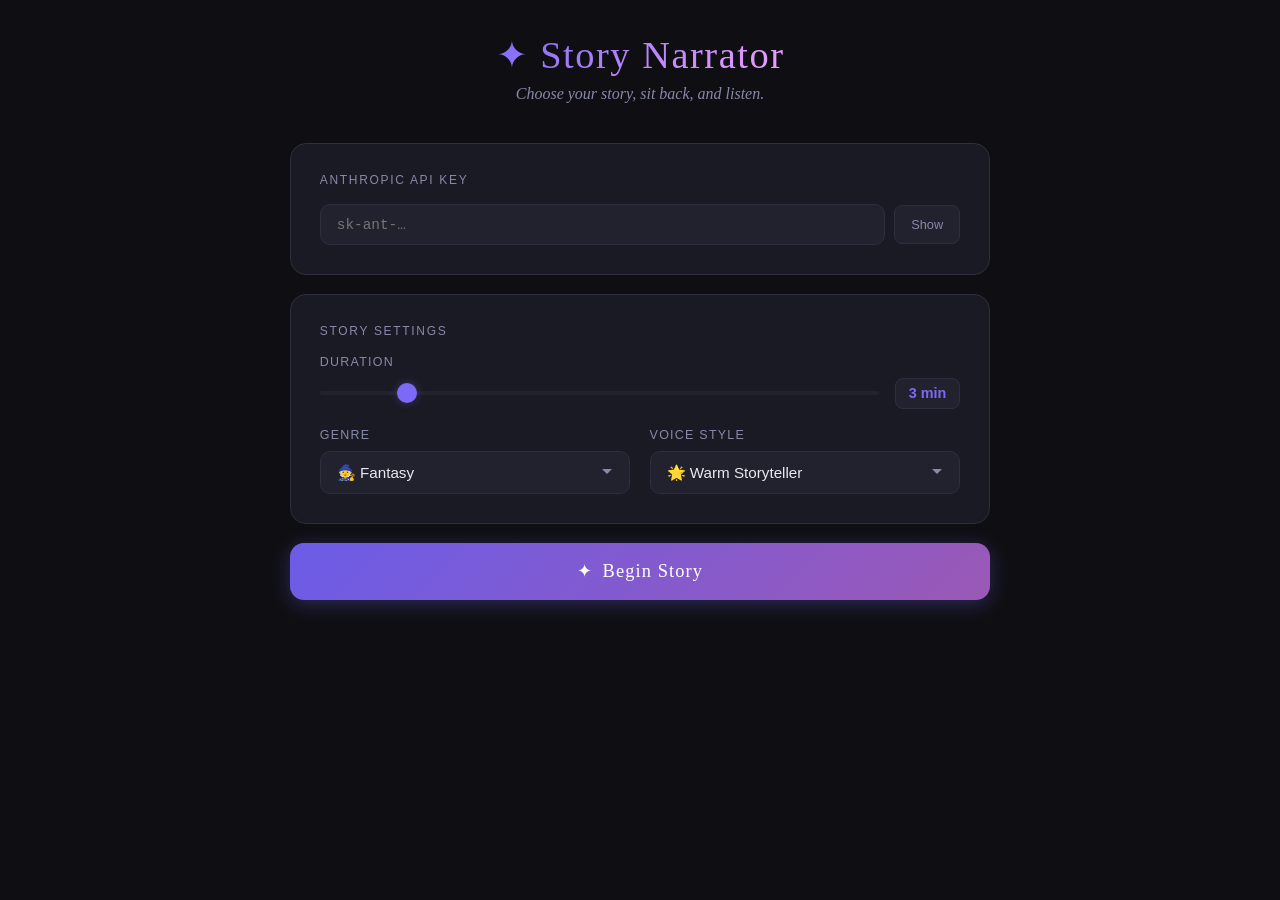
==== index.html @ e7fe5141 "Add story narrator app Single-file HTML app that generates short stories with Claude (claude-opus-4-" ====
<!DOCTYPE html>
<html lang="en">
<head>
  <meta charset="UTF-8" />
  <meta name="viewport" content="width=device-width, initial-scale=1.0" />
  <title>Story Narrator</title>
  <style>
    *, *::before, *::after { box-sizing: border-box; margin: 0; padding: 0; }

    :root {
      --bg: #0f0f13;
      --surface: #1a1a24;
      --surface2: #22222f;
      --border: #2e2e3e;
      --accent: #7c6af7;
      --accent-glow: #7c6af755;
      --accent2: #f0a0ff;
      --text: #e8e8f0;
      --text-dim: #8888a8;
      --success: #5af09a;
      --danger: #ff6b6b;
    }

    body {
      font-family: 'Georgia', serif;
      background: var(--bg);
      color: var(--text);
      min-height: 100vh;
      display: flex;
      flex-direction: column;
      align-items: center;
      padding: 2rem 1rem 4rem;
    }

    header {
      text-align: center;
      margin-bottom: 2.5rem;
    }

    header h1 {
      font-size: 2.4rem;
      font-weight: 400;
      letter-spacing: 0.04em;
      background: linear-gradient(135deg, var(--accent), var(--accent2));
      -webkit-background-clip: text;
      -webkit-text-fill-color: transparent;
      background-clip: text;
    }

    header p {
      color: var(--text-dim);
      margin-top: 0.5rem;
      font-style: italic;
      font-size: 1rem;
    }

    .card {
      background: var(--surface);
      border: 1px solid var(--border);
      border-radius: 16px;
      padding: 1.8rem;
      width: 100%;
      max-width: 700px;
      margin-bottom: 1.2rem;
    }

    .card-title {
      font-size: 0.75rem;
      letter-spacing: 0.14em;
      text-transform: uppercase;
      color: var(--text-dim);
      margin-bottom: 1.1rem;
      font-family: 'Arial', sans-serif;
    }

    /* API Key */
    .api-key-row {
      display: flex;
      gap: 0.6rem;
      align-items: center;
    }

    .api-key-row input {
      flex: 1;
      background: var(--surface2);
      border: 1px solid var(--border);
      border-radius: 10px;
      padding: 0.7rem 1rem;
      color: var(--text);
      font-size: 0.9rem;
      font-family: 'Courier New', monospace;
      outline: none;
      transition: border-color 0.2s;
    }

    .api-key-row input:focus { border-color: var(--accent); }

    .btn-small {
      background: var(--surface2);
      border: 1px solid var(--border);
      border-radius: 8px;
      color: var(--text-dim);
      padding: 0.7rem 1rem;
      cursor: pointer;
      font-size: 0.8rem;
      transition: all 0.2s;
      white-space: nowrap;
    }

    .btn-small:hover { border-color: var(--accent); color: var(--text); }

    /* Controls grid */
    .controls-grid {
      display: grid;
      grid-template-columns: 1fr 1fr;
      gap: 1.2rem;
    }

    @media (max-width: 500px) { .controls-grid { grid-template-columns: 1fr; } }

    .control-group label {
      display: block;
      font-size: 0.78rem;
      letter-spacing: 0.1em;
      text-transform: uppercase;
      color: var(--text-dim);
      margin-bottom: 0.55rem;
      font-family: 'Arial', sans-serif;
    }

    .control-group select {
      width: 100%;
      background: var(--surface2);
      border: 1px solid var(--border);
      border-radius: 10px;
      padding: 0.75rem 1rem;
      color: var(--text);
      font-size: 0.95rem;
      appearance: none;
      background-image: url("data:image/svg+xml,%3Csvg xmlns='http://www.w3.org/2000/svg' width='12' height='8' viewBox='0 0 12 8'%3E%3Cpath fill='%238888a8' d='M1 1l5 5 5-5'/%3E%3C/svg%3E");
      background-repeat: no-repeat;
      background-position: right 1rem center;
      cursor: pointer;
      outline: none;
      transition: border-color 0.2s;
    }

    .control-group select:focus { border-color: var(--accent); }

    /* Duration slider */
    .duration-control { grid-column: 1 / -1; }

    .duration-row {
      display: flex;
      align-items: center;
      gap: 1rem;
    }

    .duration-row input[type=range] {
      flex: 1;
      -webkit-appearance: none;
      height: 4px;
      border-radius: 2px;
      background: var(--surface2);
      outline: none;
      cursor: pointer;
    }

    .duration-row input[type=range]::-webkit-slider-thumb {
      -webkit-appearance: none;
      width: 20px;
      height: 20px;
      border-radius: 50%;
      background: var(--accent);
      cursor: pointer;
      box-shadow: 0 0 10px var(--accent-glow);
    }

    .duration-row input[type=range]::-moz-range-thumb {
      width: 20px;
      height: 20px;
      border-radius: 50%;
      background: var(--accent);
      cursor: pointer;
      border: none;
    }

    .duration-badge {
      background: var(--surface2);
      border: 1px solid var(--border);
      border-radius: 8px;
      padding: 0.4rem 0.8rem;
      font-size: 0.9rem;
      min-width: 60px;
      text-align: center;
      color: var(--accent);
      font-weight: 600;
      font-family: 'Arial', sans-serif;
    }

    /* Start button */
    .start-btn {
      display: flex;
      align-items: center;
      justify-content: center;
      gap: 0.6rem;
      width: 100%;
      max-width: 700px;
      padding: 1.1rem;
      font-size: 1.15rem;
      font-family: 'Georgia', serif;
      letter-spacing: 0.06em;
      border: none;
      border-radius: 14px;
      cursor: pointer;
      background: linear-gradient(135deg, #6b5ce7, #9b59b6);
      color: #fff;
      box-shadow: 0 4px 20px #6b5ce755;
      transition: all 0.25s;
      margin-bottom: 1.2rem;
    }

    .start-btn:hover:not(:disabled) { transform: translateY(-2px); box-shadow: 0 8px 28px #6b5ce788; }
    .start-btn:active:not(:disabled) { transform: translateY(0); }
    .start-btn:disabled { opacity: 0.5; cursor: not-allowed; transform: none; }

    /* Progress & Player */
    .player-card { display: none; }
    .player-card.visible { display: block; }

    .status-line {
      display: flex;
      align-items: center;
      gap: 0.6rem;
      font-family: 'Arial', sans-serif;
      font-size: 0.85rem;
      color: var(--text-dim);
      margin-bottom: 1rem;
    }

    .status-dot {
      width: 8px;
      height: 8px;
      border-radius: 50%;
      background: var(--text-dim);
      flex-shrink: 0;
    }

    .status-dot.generating { background: var(--accent); animation: pulse 1s ease-in-out infinite; }
    .status-dot.narrating { background: var(--success); animation: pulse 1.4s ease-in-out infinite; }
    .status-dot.paused { background: #f5a623; }
    .status-dot.done { background: var(--success); animation: none; }
    .status-dot.error { background: var(--danger); animation: none; }

    @keyframes pulse {
      0%, 100% { opacity: 1; }
      50% { opacity: 0.35; }
    }

    /* Story text */
    .story-box {
      background: var(--surface2);
      border: 1px solid var(--border);
      border-radius: 12px;
      padding: 1.4rem 1.6rem;
      max-height: 320px;
      overflow-y: auto;
      font-size: 1.02rem;
      line-height: 1.78;
      color: var(--text);
      margin-bottom: 1.2rem;
      white-space: pre-wrap;
      scroll-behavior: smooth;
    }

    .story-box::-webkit-scrollbar { width: 6px; }
    .story-box::-webkit-scrollbar-track { background: transparent; }
    .story-box::-webkit-scrollbar-thumb { background: var(--border); border-radius: 3px; }

    .story-box .highlight {
      background: linear-gradient(90deg, #7c6af722 0%, #f0a0ff18 100%);
      border-radius: 3px;
      padding: 1px 0;
    }

    /* Progress bar */
    .progress-bar-wrap {
      background: var(--surface2);
      border-radius: 4px;
      height: 4px;
      margin-bottom: 1.2rem;
      overflow: hidden;
    }

    .progress-bar-fill {
      height: 100%;
      background: linear-gradient(90deg, var(--accent), var(--accent2));
      border-radius: 4px;
      width: 0%;
      transition: width 0.5s linear;
    }

    /* Playback controls */
    .playback-controls {
      display: flex;
      gap: 0.8rem;
      align-items: center;
    }

    .ctrl-btn {
      background: var(--surface2);
      border: 1px solid var(--border);
      border-radius: 10px;
      color: var(--text);
      padding: 0.65rem 1.2rem;
      cursor: pointer;
      font-size: 0.88rem;
      font-family: 'Arial', sans-serif;
      transition: all 0.2s;
      display: flex;
      align-items: center;
      gap: 0.4rem;
    }

    .ctrl-btn:hover:not(:disabled) { border-color: var(--accent); color: var(--accent); }
    .ctrl-btn:disabled { opacity: 0.4; cursor: not-allowed; }

    .ctrl-btn.danger:hover:not(:disabled) { border-color: var(--danger); color: var(--danger); }

    .time-display {
      margin-left: auto;
      font-family: 'Courier New', monospace;
      font-size: 0.85rem;
      color: var(--text-dim);
    }

    /* Error msg */
    .error-msg {
      background: #ff6b6b18;
      border: 1px solid #ff6b6b44;
      border-radius: 10px;
      padding: 0.8rem 1rem;
      font-size: 0.88rem;
      color: #ff9999;
      font-family: 'Arial', sans-serif;
      display: none;
    }

    .error-msg.visible { display: block; }

    /* Word counter */
    .meta-row {
      display: flex;
      gap: 1.2rem;
      font-family: 'Arial', sans-serif;
      font-size: 0.78rem;
      color: var(--text-dim);
      margin-top: 0.6rem;
    }

    .meta-row span { display: flex; align-items: center; gap: 0.3rem; }
  </style>
</head>
<body>

<header>
  <h1>✦ Story Narrator</h1>
  <p>Choose your story, sit back, and listen.</p>
</header>

<!-- API Key -->
<div class="card">
  <div class="card-title">Anthropic API Key</div>
  <div class="api-key-row">
    <input type="password" id="apiKey" placeholder="sk-ant-…" autocomplete="off" />
    <button class="btn-small" onclick="toggleKeyVisibility()">Show</button>
  </div>
</div>

<!-- Story Settings -->
<div class="card">
  <div class="card-title">Story Settings</div>

  <div class="controls-grid">
    <div class="control-group duration-control">
      <label>Duration</label>
      <div class="duration-row">
        <input type="range" id="duration" min="1" max="15" value="3" step="1" oninput="updateDuration(this.value)" />
        <div class="duration-badge" id="durationLabel">3 min</div>
      </div>
    </div>

    <div class="control-group">
      <label>Genre</label>
      <select id="genre">
        <option value="fantasy">🧙 Fantasy</option>
        <option value="sci-fi">🚀 Sci-Fi</option>
        <option value="mystery">🔍 Mystery</option>
        <option value="horror">👻 Horror</option>
        <option value="romance">💞 Romance</option>
        <option value="adventure">⚔️ Adventure</option>
        <option value="fairy tale">🧚 Fairy Tale</option>
        <option value="thriller">🕵️ Thriller</option>
        <option value="historical fiction">🏛️ Historical Fiction</option>
        <option value="comedy">😄 Comedy</option>
      </select>
    </div>

    <div class="control-group">
      <label>Voice Style</label>
      <select id="voiceStyle">
        <option value="warm">🌟 Warm Storyteller</option>
        <option value="dramatic">🎭 Dramatic</option>
        <option value="whimsical">🌈 Whimsical</option>
        <option value="dark">🌑 Dark & Eerie</option>
        <option value="epic">🔱 Epic Narrator</option>
      </select>
    </div>
  </div>
</div>

<!-- Start Button -->
<button class="start-btn" id="startBtn" onclick="startStory()">
  <span>✦</span> Begin Story
</button>

<!-- Error -->
<div class="error-msg card" id="errorMsg"></div>

<!-- Player -->
<div class="card player-card" id="playerCard">
  <div class="status-line">
    <div class="status-dot" id="statusDot"></div>
    <span id="statusText">Generating your story…</span>
  </div>

  <div class="story-box" id="storyBox"></div>

  <div class="meta-row" id="metaRow"></div>

  <div class="progress-bar-wrap">
    <div class="progress-bar-fill" id="progressFill"></div>
  </div>

  <div class="playback-controls">
    <button class="ctrl-btn" id="pauseBtn" onclick="togglePause()" disabled>⏸ Pause</button>
    <button class="ctrl-btn" id="replayBtn" onclick="replayStory()" disabled>↩ Replay</button>
    <button class="ctrl-btn danger" id="stopBtn" onclick="stopStory()" disabled>✕ Stop</button>
    <div class="time-display" id="timeDisplay">0:00 / 0:00</div>
  </div>
</div>

<script>
  // ─── State ────────────────────────────────────────────────────────────────
  let currentStory = '';
  let sentences = [];
  let sentenceIndex = 0;
  let isPaused = false;
  let isSpeaking = false;
  let startTime = null;
  let timerInterval = null;
  let estimatedDuration = 0; // seconds

  const WORDS_PER_MIN = 130; // average speech rate

  // ─── Voice Style Presets ─────────────────────────────────────────────────
  const VOICE_PRESETS = {
    warm:      { rate: 0.92, pitch: 1.05 },
    dramatic:  { rate: 0.78, pitch: 0.90 },
    whimsical: { rate: 1.08, pitch: 1.20 },
    dark:      { rate: 0.72, pitch: 0.75 },
    epic:      { rate: 0.85, pitch: 0.95 },
  };

  // ─── UI helpers ──────────────────────────────────────────────────────────
  function updateDuration(v) {
    document.getElementById('durationLabel').textContent = v + ' min';
  }

  function toggleKeyVisibility() {
    const inp = document.getElementById('apiKey');
    const btn = event.target;
    if (inp.type === 'password') { inp.type = 'text'; btn.textContent = 'Hide'; }
    else { inp.type = 'password'; btn.textContent = 'Show'; }
  }

  function setStatus(state, text) {
    const dot = document.getElementById('statusDot');
    dot.className = 'status-dot ' + state;
    document.getElementById('statusText').textContent = text;
  }

  function showError(msg) {
    const el = document.getElementById('errorMsg');
    el.textContent = msg;
    el.classList.add('visible');
  }

  function hideError() {
    document.getElementById('errorMsg').classList.remove('visible');
  }

  function showPlayer() {
    document.getElementById('playerCard').classList.add('visible');
    document.getElementById('playerCard').scrollIntoView({ behavior: 'smooth', block: 'start' });
  }

  function setProgress(pct) {
    document.getElementById('progressFill').style.width = Math.min(100, pct) + '%';
  }

  function setButtonsEnabled(pause, replay, stop) {
    document.getElementById('pauseBtn').disabled = !pause;
    document.getElementById('replayBtn').disabled = !replay;
    document.getElementById('stopBtn').disabled = !stop;
  }

  function highlightSentence(idx) {
    const box = document.getElementById('storyBox');
    // Rebuild text with highlight on current sentence
    let html = '';
    for (let i = 0; i < sentences.length; i++) {
      if (i === idx) {
        html += '<span class="highlight">' + escHtml(sentences[i]) + '</span>';
      } else {
        html += escHtml(sentences[i]);
      }
      if (i < sentences.length - 1) html += ' ';
    }
    box.innerHTML = html;

    // Scroll highlighted sentence into view
    const span = box.querySelector('.highlight');
    if (span) {
      const boxRect = box.getBoundingClientRect();
      const spanRect = span.getBoundingClientRect();
      if (spanRect.top < boxRect.top || spanRect.bottom > boxRect.bottom) {
        span.scrollIntoView({ block: 'center', behavior: 'smooth' });
      }
    }
  }

  function escHtml(str) {
    return str.replace(/&/g,'&amp;').replace(/</g,'&lt;').replace(/>/g,'&gt;');
  }

  // ─── Timer ────────────────────────────────────────────────────────────────
  function startTimer(totalSec) {
    startTime = Date.now();
    estimatedDuration = totalSec;
    clearInterval(timerInterval);
    timerInterval = setInterval(() => {
      const elapsed = (Date.now() - startTime) / 1000;
      document.getElementById('timeDisplay').textContent =
        formatTime(elapsed) + ' / ' + formatTime(totalSec);
      setProgress((elapsed / totalSec) * 100);
      if (elapsed >= totalSec + 2) clearInterval(timerInterval);
    }, 500);
  }

  function stopTimer() {
    clearInterval(timerInterval);
    timerInterval = null;
  }

  function formatTime(sec) {
    sec = Math.max(0, Math.floor(sec));
    return Math.floor(sec / 60) + ':' + String(sec % 60).padStart(2, '0');
  }

  // ─── Story Generation ─────────────────────────────────────────────────────
  async function generateStory(apiKey, genre, minutes) {
    const wordCount = Math.round(minutes * WORDS_PER_MIN);

    const voiceStyle = document.getElementById('voiceStyle').value;
    const styleHint = {
      warm:      'Use warm, inviting prose that feels like a cozy campfire story.',
      dramatic:  'Use dramatic, theatrical prose with vivid emotional beats.',
      whimsical: 'Use playful, whimsical prose full of wonder and light humor.',
      dark:      'Use dark, atmospheric prose with an eerie, unsettling tone.',
      epic:      'Use grand, epic prose befitting an ancient legend.',
    }[voiceStyle] || '';

    const prompt = `Write an original ${genre} short story of approximately ${wordCount} words.
${styleHint}
The story should have a clear beginning, middle, and end.
Write only the story itself — no title, no preamble, no author notes.
Make it engaging and suitable for narration.`;

    const response = await fetch('https://api.anthropic.com/v1/messages', {
      method: 'POST',
      headers: {
        'Content-Type': 'application/json',
        'x-api-key': apiKey,
        'anthropic-version': '2023-06-01',
        'anthropic-dangerous-direct-browser-access': 'true',
      },
      body: JSON.stringify({
        model: 'claude-opus-4-6',
        max_tokens: Math.max(2048, Math.round(wordCount * 1.6)),
        thinking: { type: 'adaptive' },
        messages: [{ role: 'user', content: prompt }],
      }),
    });

    if (!response.ok) {
      const err = await response.json().catch(() => ({}));
      throw new Error(err?.error?.message || `API error ${response.status}`);
    }

    const data = await response.json();
    const textBlock = data.content.find(b => b.type === 'text');
    if (!textBlock) throw new Error('No story text returned from API.');
    return textBlock.text.trim();
  }

  // ─── Narration ────────────────────────────────────────────────────────────
  function splitIntoSentences(text) {
    // Split on sentence-ending punctuation, keeping the punctuation
    return text.match(/[^.!?…]+[.!?…]+["']?|[^.!?…]+$/g)?.map(s => s.trim()).filter(Boolean) || [text];
  }

  function getVoice() {
    const voices = speechSynthesis.getVoices();
    // Prefer English voices
    const englishVoice = voices.find(v => v.lang.startsWith('en') && !v.localService === false)
      || voices.find(v => v.lang.startsWith('en'))
      || voices[0];
    return englishVoice;
  }

  function speakFrom(idx) {
    if (idx >= sentences.length) {
      // Done
      setStatus('done', 'Story complete.');
      setButtonsEnabled(false, true, false);
      setProgress(100);
      stopTimer();
      isSpeaking = false;
      return;
    }

    sentenceIndex = idx;
    highlightSentence(idx);

    const preset = VOICE_PRESETS[document.getElementById('voiceStyle').value] || VOICE_PRESETS.warm;
    const utt = new SpeechSynthesisUtterance(sentences[idx]);
    const voice = getVoice();
    if (voice) utt.voice = voice;
    utt.rate = preset.rate;
    utt.pitch = preset.pitch;
    utt.volume = 1;

    utt.onend = () => {
      if (!isPaused && isSpeaking) speakFrom(idx + 1);
    };

    utt.onerror = (e) => {
      if (e.error !== 'canceled' && e.error !== 'interrupted') {
        console.error('Speech error:', e.error);
        // Try next sentence
        if (isSpeaking) speakFrom(idx + 1);
      }
    };

    speechSynthesis.speak(utt);
  }

  function startNarration(story, minutes) {
    currentStory = story;
    sentences = splitIntoSentences(story);
    sentenceIndex = 0;
    isPaused = false;
    isSpeaking = true;

    const wordCount = story.split(/\s+/).length;
    const preset = VOICE_PRESETS[document.getElementById('voiceStyle').value] || VOICE_PRESETS.warm;
    const adjustedWPM = WORDS_PER_MIN * preset.rate;
    const durationSec = Math.round((wordCount / adjustedWPM) * 60);

    setStatus('narrating', 'Narrating…');
    setButtonsEnabled(true, false, true);
    document.getElementById('pauseBtn').textContent = '⏸ Pause';

    const metaRow = document.getElementById('metaRow');
    metaRow.innerHTML =
      `<span>📖 ${wordCount.toLocaleString()} words</span>` +
      `<span>⏱ ~${formatTime(durationSec)}</span>` +
      `<span>🎭 ${document.getElementById('genre').options[document.getElementById('genre').selectedIndex].text}</span>`;

    startTimer(durationSec);

    // Ensure voices are loaded
    if (speechSynthesis.getVoices().length === 0) {
      speechSynthesis.onvoiceschanged = () => speakFrom(0);
    } else {
      speakFrom(0);
    }
  }

  // ─── Controls ─────────────────────────────────────────────────────────────
  function togglePause() {
    if (!isSpeaking) return;
    if (isPaused) {
      isPaused = false;
      setStatus('narrating', 'Narrating…');
      document.getElementById('pauseBtn').textContent = '⏸ Pause';
      startTimer(estimatedDuration - (Date.now() - startTime) / 1000);
      speakFrom(sentenceIndex);
    } else {
      isPaused = true;
      speechSynthesis.cancel();
      setStatus('paused', 'Paused');
      document.getElementById('pauseBtn').textContent = '▶ Resume';
      stopTimer();
    }
  }

  function replayStory() {
    if (!currentStory) return;
    speechSynthesis.cancel();
    isSpeaking = true;
    isPaused = false;
    startNarration(currentStory, parseInt(document.getElementById('duration').value));
  }

  function stopStory() {
    speechSynthesis.cancel();
    isSpeaking = false;
    isPaused = false;
    stopTimer();
    setStatus('done', 'Stopped.');
    setButtonsEnabled(false, true, false);
    setProgress(0);
    document.getElementById('progressFill').style.transition = 'none';
    setTimeout(() => { document.getElementById('progressFill').style.transition = 'width 0.5s linear'; }, 100);
  }

  // ─── Main Flow ────────────────────────────────────────────────────────────
  async function startStory() {
    const apiKey = document.getElementById('apiKey').value.trim();
    if (!apiKey) { showError('Please enter your Anthropic API key.'); return; }

    const genre = document.getElementById('genre').value;
    const minutes = parseInt(document.getElementById('duration').value);

    hideError();
    speechSynthesis.cancel();
    isSpeaking = false;
    isPaused = false;
    stopTimer();

    const startBtn = document.getElementById('startBtn');
    startBtn.disabled = true;
    startBtn.innerHTML = '<span class="spin">◌</span> Generating story…';

    setProgress(0);
    document.getElementById('storyBox').textContent = '';
    document.getElementById('metaRow').innerHTML = '';
    document.getElementById('timeDisplay').textContent = '0:00 / 0:00';
    setButtonsEnabled(false, false, false);
    setStatus('generating', 'Generating your story…');
    showPlayer();

    try {
      const story = await generateStory(apiKey, genre, minutes);
      document.getElementById('storyBox').textContent = story;
      startNarration(story, minutes);
    } catch (err) {
      setStatus('error', 'Error');
      showError('Error: ' + err.message);
      document.getElementById('playerCard').classList.remove('visible');
    } finally {
      startBtn.disabled = false;
      startBtn.innerHTML = '<span>✦</span> Begin Story';
    }
  }

  // Load API key from localStorage if saved
  window.addEventListener('DOMContentLoaded', () => {
    const saved = localStorage.getItem('snApiKey');
    if (saved) document.getElementById('apiKey').value = saved;

    // Save key on blur
    document.getElementById('apiKey').addEventListener('blur', () => {
      const v = document.getElementById('apiKey').value.trim();
      if (v) localStorage.setItem('snApiKey', v);
    });

    // Pre-load voices
    speechSynthesis.getVoices();
    speechSynthesis.onvoiceschanged = () => speechSynthesis.getVoices();
  });
</script>
</body>
</html>
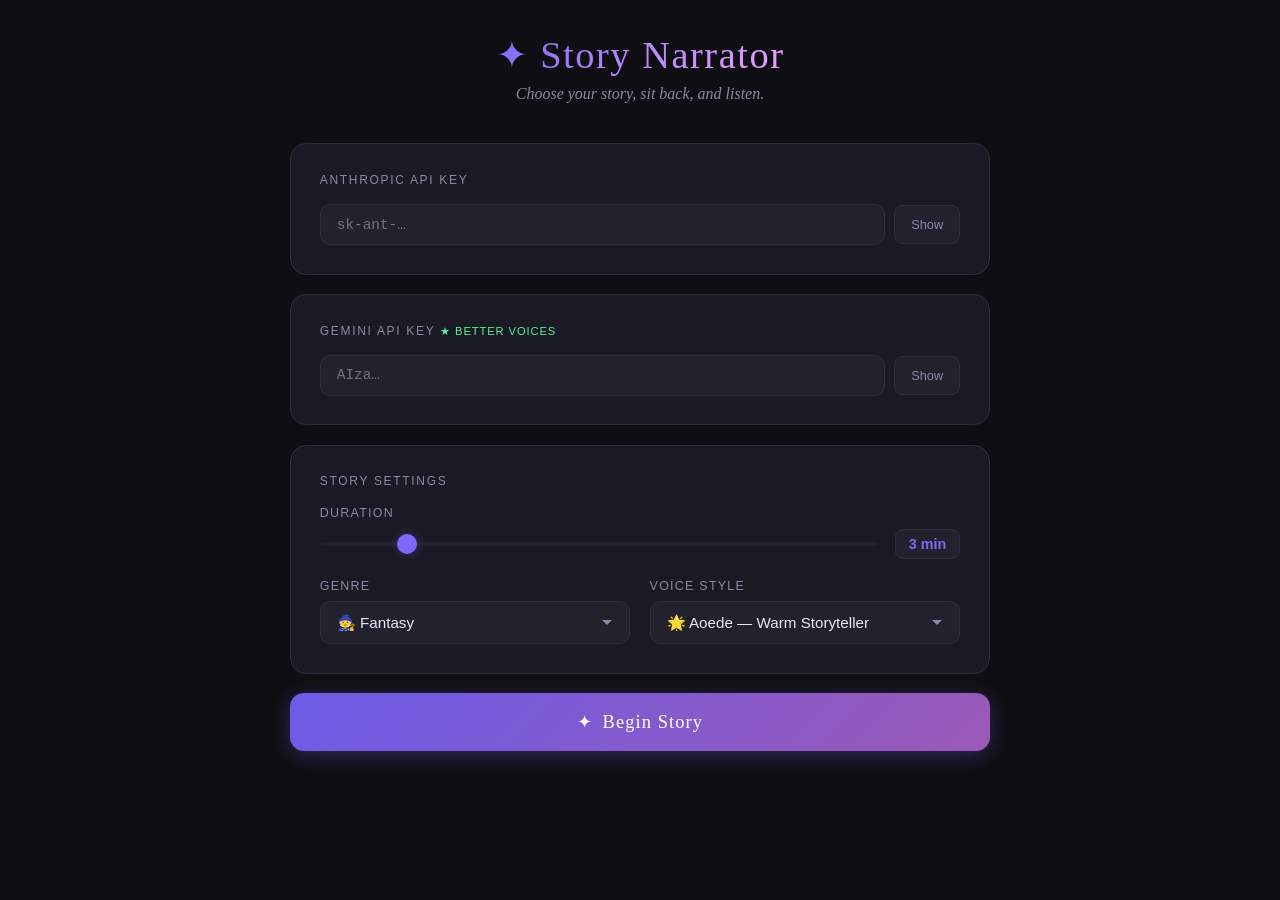
==== commit 9878edf8: "Add Gemini TTS for high-quality narration voices Replaces browser Web Speech API with Gemini TTS (Ao" ====
--- a/index.html
+++ b/index.html
@@ -368,12 +368,20 @@
   <p>Choose your story, sit back, and listen.</p>
 </header>
 
-<!-- API Key -->
+<!-- API Keys -->
 <div class="card">
   <div class="card-title">Anthropic API Key</div>
   <div class="api-key-row">
     <input type="password" id="apiKey" placeholder="sk-ant-…" autocomplete="off" />
     <button class="btn-small" onclick="toggleKeyVisibility()">Show</button>
+  </div>
+</div>
+
+<div class="card">
+  <div class="card-title">Gemini API Key <span style="color:var(--success);font-size:0.7rem;letter-spacing:0.08em;">★ Better voices</span></div>
+  <div class="api-key-row">
+    <input type="password" id="geminiKey" placeholder="AIza…" autocomplete="off" />
+    <button class="btn-small" onclick="toggleGeminiKeyVisibility()">Show</button>
   </div>
 </div>
 
@@ -409,11 +417,11 @@
     <div class="control-group">
       <label>Voice Style</label>
       <select id="voiceStyle">
-        <option value="warm">🌟 Warm Storyteller</option>
-        <option value="dramatic">🎭 Dramatic</option>
-        <option value="whimsical">🌈 Whimsical</option>
-        <option value="dark">🌑 Dark & Eerie</option>
-        <option value="epic">🔱 Epic Narrator</option>
+        <option value="warm">🌟 Aoede — Warm Storyteller</option>
+        <option value="dramatic">🎭 Charon — Dramatic</option>
+        <option value="whimsical">🌈 Puck — Whimsical</option>
+        <option value="dark">🌑 Fenrir — Dark & Eerie</option>
+        <option value="epic">🔱 Kore — Epic Narrator</option>
       </select>
     </div>
   </div>
@@ -459,11 +467,25 @@
   let isSpeaking = false;
   let startTime = null;
   let timerInterval = null;
-  let estimatedDuration = 0; // seconds
-
-  const WORDS_PER_MIN = 130; // average speech rate
-
-  // ─── Voice Style Presets ─────────────────────────────────────────────────
+  let estimatedDuration = 0;
+
+  // Gemini TTS state
+  let audioCtx = null;
+  let currentSource = null;
+  let prefetched = null; // { idx, b64 }
+
+  const WORDS_PER_MIN = 130;
+
+  // ─── Gemini voice mapping ─────────────────────────────────────────────────
+  const GEMINI_VOICE_MAP = {
+    warm:      'Aoede',
+    dramatic:  'Charon',
+    whimsical: 'Puck',
+    dark:      'Fenrir',
+    epic:      'Kore',
+  };
+
+  // ─── Web Speech fallback presets ──────────────────────────────────────────
   const VOICE_PRESETS = {
     warm:      { rate: 0.92, pitch: 1.05 },
     dramatic:  { rate: 0.78, pitch: 0.90 },
@@ -479,6 +501,13 @@
 
   function toggleKeyVisibility() {
     const inp = document.getElementById('apiKey');
+    const btn = event.target;
+    if (inp.type === 'password') { inp.type = 'text'; btn.textContent = 'Hide'; }
+    else { inp.type = 'password'; btn.textContent = 'Show'; }
+  }
+
+  function toggleGeminiKeyVisibility() {
+    const inp = document.getElementById('geminiKey');
     const btn = event.target;
     if (inp.type === 'password') { inp.type = 'text'; btn.textContent = 'Hide'; }
     else { inp.type = 'password'; btn.textContent = 'Show'; }
@@ -614,24 +643,82 @@
     return textBlock.text.trim();
   }
 
+  // ─── Gemini TTS ───────────────────────────────────────────────────────────
+  async function geminiTTS(text, voiceName, apiKey) {
+    const response = await fetch(
+      `https://generativelanguage.googleapis.com/v1beta/models/gemini-2.0-flash-exp:generateContent?key=${apiKey}`,
+      {
+        method: 'POST',
+        headers: { 'Content-Type': 'application/json' },
+        body: JSON.stringify({
+          contents: [{ parts: [{ text }] }],
+          generationConfig: {
+            responseModalities: ['AUDIO'],
+            speechConfig: {
+              voiceConfig: { prebuiltVoiceConfig: { voiceName } }
+            }
+          }
+        })
+      }
+    );
+    if (!response.ok) {
+      const err = await response.json().catch(() => ({}));
+      throw new Error(err?.error?.message || `Gemini TTS error ${response.status}`);
+    }
+    const data = await response.json();
+    return data.candidates[0].content.parts[0].inlineData.data; // base64 PCM LINEAR16 24kHz
+  }
+
+  function playPCM(b64, onEnded) {
+    if (!audioCtx) audioCtx = new AudioContext();
+    const raw = atob(b64);
+    const buf = new ArrayBuffer(raw.length);
+    const bytes = new Uint8Array(buf);
+    for (let i = 0; i < raw.length; i++) bytes[i] = raw.charCodeAt(i);
+    const pcm = new Int16Array(buf);
+    const floats = new Float32Array(pcm.length);
+    for (let i = 0; i < pcm.length; i++) floats[i] = pcm[i] / 32768;
+    const audioBuf = audioCtx.createBuffer(1, floats.length, 24000);
+    audioBuf.getChannelData(0).set(floats);
+    const source = audioCtx.createBufferSource();
+    source.buffer = audioBuf;
+    source.connect(audioCtx.destination);
+    source.onended = onEnded;
+    source.start();
+    return source;
+  }
+
+  function stopCurrentAudio() {
+    speechSynthesis.cancel();
+    if (currentSource) {
+      try { currentSource.stop(); } catch(e) {}
+      currentSource = null;
+    }
+    prefetched = null;
+  }
+
   // ─── Narration ────────────────────────────────────────────────────────────
   function splitIntoSentences(text) {
-    // Split on sentence-ending punctuation, keeping the punctuation
     return text.match(/[^.!?…]+[.!?…]+["']?|[^.!?…]+$/g)?.map(s => s.trim()).filter(Boolean) || [text];
   }
 
   function getVoice() {
     const voices = speechSynthesis.getVoices();
-    // Prefer English voices
-    const englishVoice = voices.find(v => v.lang.startsWith('en') && !v.localService === false)
+    const preferred = [
+      'Google US English', 'Google UK English Female', 'Google UK English Male',
+      'Microsoft Aria Online (Natural)', 'Microsoft Jenny Online (Natural)', 'Microsoft Guy Online (Natural)',
+    ];
+    for (const name of preferred) {
+      const v = voices.find(v => v.name === name);
+      if (v) return v;
+    }
+    return voices.find(v => v.lang.startsWith('en-') && !v.localService)
       || voices.find(v => v.lang.startsWith('en'))
       || voices[0];
-    return englishVoice;
-  }
-
-  function speakFrom(idx) {
+  }
+
+  async function speakFrom(idx) {
     if (idx >= sentences.length) {
-      // Done
       setStatus('done', 'Story complete.');
       setButtonsEnabled(false, true, false);
       setProgress(100);
@@ -643,27 +730,52 @@
     sentenceIndex = idx;
     highlightSentence(idx);
 
-    const preset = VOICE_PRESETS[document.getElementById('voiceStyle').value] || VOICE_PRESETS.warm;
-    const utt = new SpeechSynthesisUtterance(sentences[idx]);
-    const voice = getVoice();
-    if (voice) utt.voice = voice;
-    utt.rate = preset.rate;
-    utt.pitch = preset.pitch;
-    utt.volume = 1;
-
-    utt.onend = () => {
-      if (!isPaused && isSpeaking) speakFrom(idx + 1);
-    };
-
-    utt.onerror = (e) => {
-      if (e.error !== 'canceled' && e.error !== 'interrupted') {
-        console.error('Speech error:', e.error);
-        // Try next sentence
+    const geminiKey = document.getElementById('geminiKey').value.trim();
+
+    if (geminiKey) {
+      // ── Gemini TTS path ──
+      const voiceName = GEMINI_VOICE_MAP[document.getElementById('voiceStyle').value] || 'Aoede';
+      try {
+        let b64;
+        if (prefetched && prefetched.idx === idx) {
+          b64 = prefetched.b64;
+          prefetched = null;
+        } else {
+          b64 = await geminiTTS(sentences[idx], voiceName, geminiKey);
+        }
+        if (!isSpeaking) return;
+
+        // Prefetch next sentence in background
+        if (idx + 1 < sentences.length) {
+          geminiTTS(sentences[idx + 1], voiceName, geminiKey)
+            .then(next => { prefetched = { idx: idx + 1, b64: next }; })
+            .catch(() => {});
+        }
+
+        currentSource = playPCM(b64, () => {
+          if (!isPaused && isSpeaking) speakFrom(idx + 1);
+        });
+      } catch (err) {
+        console.error('Gemini TTS:', err);
         if (isSpeaking) speakFrom(idx + 1);
       }
-    };
-
-    speechSynthesis.speak(utt);
+    } else {
+      // ── Web Speech API fallback ──
+      const preset = VOICE_PRESETS[document.getElementById('voiceStyle').value] || VOICE_PRESETS.warm;
+      const utt = new SpeechSynthesisUtterance(sentences[idx]);
+      const voice = getVoice();
+      if (voice) utt.voice = voice;
+      utt.rate = preset.rate;
+      utt.pitch = preset.pitch;
+      utt.volume = 1;
+      utt.onend = () => { if (!isPaused && isSpeaking) speakFrom(idx + 1); };
+      utt.onerror = (e) => {
+        if (e.error !== 'canceled' && e.error !== 'interrupted') {
+          if (isSpeaking) speakFrom(idx + 1);
+        }
+      };
+      speechSynthesis.speak(utt);
+    }
   }
 
   function startNarration(story, minutes) {
@@ -672,26 +784,32 @@
     sentenceIndex = 0;
     isPaused = false;
     isSpeaking = true;
+    prefetched = null;
 
     const wordCount = story.split(/\s+/).length;
     const preset = VOICE_PRESETS[document.getElementById('voiceStyle').value] || VOICE_PRESETS.warm;
-    const adjustedWPM = WORDS_PER_MIN * preset.rate;
-    const durationSec = Math.round((wordCount / adjustedWPM) * 60);
+    const durationSec = Math.round((wordCount / (WORDS_PER_MIN * preset.rate)) * 60);
 
     setStatus('narrating', 'Narrating…');
     setButtonsEnabled(true, false, true);
     document.getElementById('pauseBtn').textContent = '⏸ Pause';
 
     const metaRow = document.getElementById('metaRow');
+    const geminiKey = document.getElementById('geminiKey').value.trim();
+    const voiceLabel = geminiKey
+      ? `🎙 ${GEMINI_VOICE_MAP[document.getElementById('voiceStyle').value] || 'Aoede'}`
+      : '🔊 Browser voice';
     metaRow.innerHTML =
       `<span>📖 ${wordCount.toLocaleString()} words</span>` +
       `<span>⏱ ~${formatTime(durationSec)}</span>` +
-      `<span>🎭 ${document.getElementById('genre').options[document.getElementById('genre').selectedIndex].text}</span>`;
+      `<span>🎭 ${document.getElementById('genre').options[document.getElementById('genre').selectedIndex].text}</span>` +
+      `<span>${voiceLabel}</span>`;
 
     startTimer(durationSec);
 
-    // Ensure voices are loaded
-    if (speechSynthesis.getVoices().length === 0) {
+    if (geminiKey) {
+      speakFrom(0);
+    } else if (speechSynthesis.getVoices().length === 0) {
       speechSynthesis.onvoiceschanged = () => speakFrom(0);
     } else {
       speakFrom(0);
@@ -709,7 +827,7 @@
       speakFrom(sentenceIndex);
     } else {
       isPaused = true;
-      speechSynthesis.cancel();
+      stopCurrentAudio();
       setStatus('paused', 'Paused');
       document.getElementById('pauseBtn').textContent = '▶ Resume';
       stopTimer();
@@ -718,14 +836,14 @@
 
   function replayStory() {
     if (!currentStory) return;
-    speechSynthesis.cancel();
+    stopCurrentAudio();
     isSpeaking = true;
     isPaused = false;
     startNarration(currentStory, parseInt(document.getElementById('duration').value));
   }
 
   function stopStory() {
-    speechSynthesis.cancel();
+    stopCurrentAudio();
     isSpeaking = false;
     isPaused = false;
     stopTimer();
@@ -745,7 +863,7 @@
     const minutes = parseInt(document.getElementById('duration').value);
 
     hideError();
-    speechSynthesis.cancel();
+    stopCurrentAudio();
     isSpeaking = false;
     isPaused = false;
     stopTimer();
@@ -776,18 +894,22 @@
     }
   }
 
-  // Load API key from localStorage if saved
+  // Load API keys from localStorage
   window.addEventListener('DOMContentLoaded', () => {
     const saved = localStorage.getItem('snApiKey');
     if (saved) document.getElementById('apiKey').value = saved;
-
-    // Save key on blur
+    const savedGemini = localStorage.getItem('snGeminiKey');
+    if (savedGemini) document.getElementById('geminiKey').value = savedGemini;
+
     document.getElementById('apiKey').addEventListener('blur', () => {
       const v = document.getElementById('apiKey').value.trim();
       if (v) localStorage.setItem('snApiKey', v);
     });
-
-    // Pre-load voices
+    document.getElementById('geminiKey').addEventListener('blur', () => {
+      const v = document.getElementById('geminiKey').value.trim();
+      if (v) localStorage.setItem('snGeminiKey', v);
+    });
+
     speechSynthesis.getVoices();
     speechSynthesis.onvoiceschanged = () => speechSynthesis.getVoices();
   });
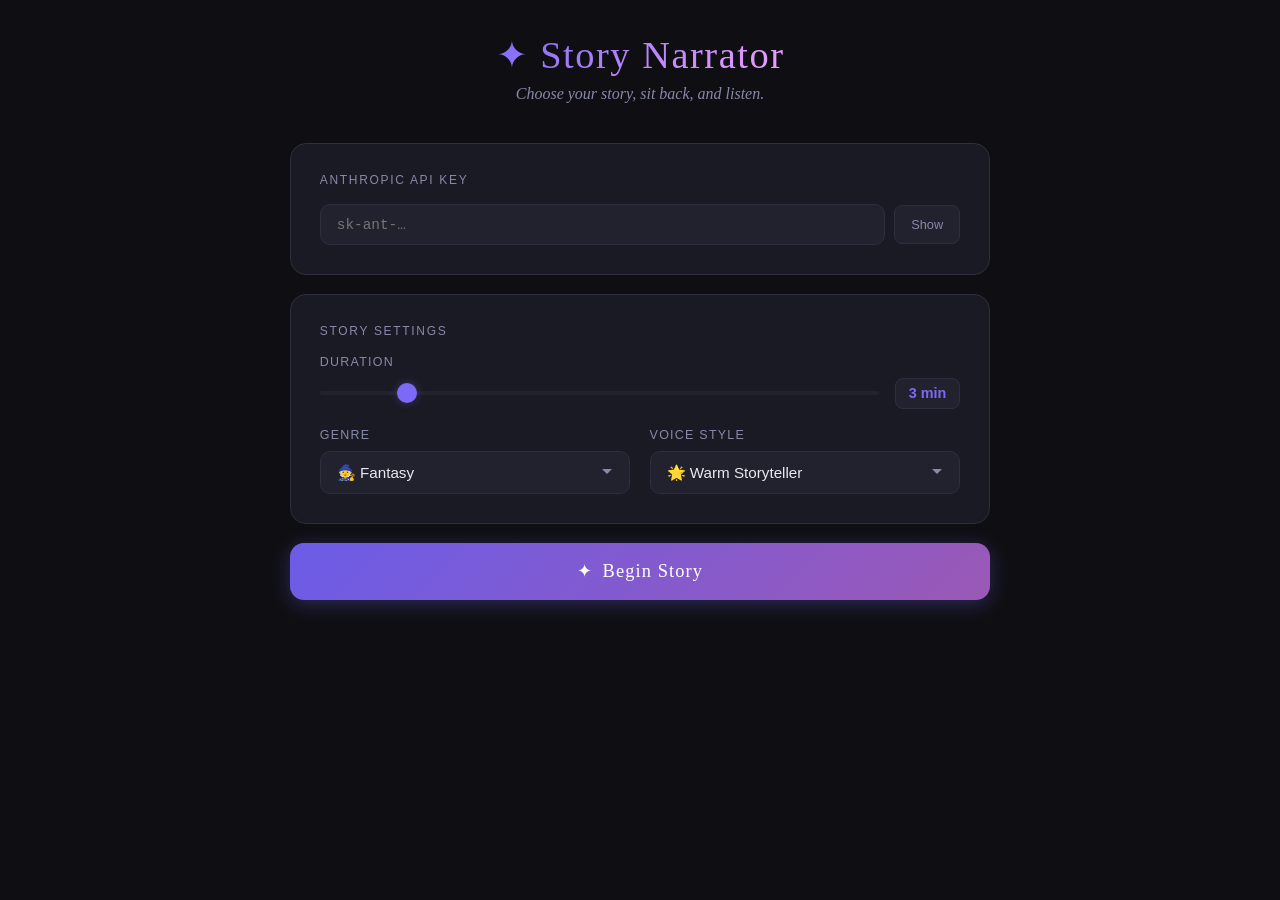
==== commit b5813cf7: "Remove Gemini TTS, restore reliable Web Speech API narration Gemini TTS caused unreliable sentence-b" ====
--- a/index.html
+++ b/index.html
@@ -32,10 +32,7 @@
       padding: 2rem 1rem 4rem;
     }
 
-    header {
-      text-align: center;
-      margin-bottom: 2.5rem;
-    }
+    header { text-align: center; margin-bottom: 2.5rem; }
 
     header h1 {
       font-size: 2.4rem;
@@ -47,12 +44,7 @@
       background-clip: text;
     }
 
-    header p {
-      color: var(--text-dim);
-      margin-top: 0.5rem;
-      font-style: italic;
-      font-size: 1rem;
-    }
+    header p { color: var(--text-dim); margin-top: 0.5rem; font-style: italic; font-size: 1rem; }
 
     .card {
       background: var(--surface);
@@ -73,12 +65,7 @@
       font-family: 'Arial', sans-serif;
     }
 
-    /* API Key */
-    .api-key-row {
-      display: flex;
-      gap: 0.6rem;
-      align-items: center;
-    }
+    .api-key-row { display: flex; gap: 0.6rem; align-items: center; }
 
     .api-key-row input {
       flex: 1;
@@ -109,12 +96,7 @@
 
     .btn-small:hover { border-color: var(--accent); color: var(--text); }
 
-    /* Controls grid */
-    .controls-grid {
-      display: grid;
-      grid-template-columns: 1fr 1fr;
-      gap: 1.2rem;
-    }
+    .controls-grid { display: grid; grid-template-columns: 1fr 1fr; gap: 1.2rem; }
 
     @media (max-width: 500px) { .controls-grid { grid-template-columns: 1fr; } }
 
@@ -147,14 +129,9 @@
 
     .control-group select:focus { border-color: var(--accent); }
 
-    /* Duration slider */
     .duration-control { grid-column: 1 / -1; }
 
-    .duration-row {
-      display: flex;
-      align-items: center;
-      gap: 1rem;
-    }
+    .duration-row { display: flex; align-items: center; gap: 1rem; }
 
     .duration-row input[type=range] {
       flex: 1;
@@ -168,8 +145,7 @@
 
     .duration-row input[type=range]::-webkit-slider-thumb {
       -webkit-appearance: none;
-      width: 20px;
-      height: 20px;
+      width: 20px; height: 20px;
       border-radius: 50%;
       background: var(--accent);
       cursor: pointer;
@@ -177,8 +153,7 @@
     }
 
     .duration-row input[type=range]::-moz-range-thumb {
-      width: 20px;
-      height: 20px;
+      width: 20px; height: 20px;
       border-radius: 50%;
       background: var(--accent);
       cursor: pointer;
@@ -198,7 +173,6 @@
       font-family: 'Arial', sans-serif;
     }
 
-    /* Start button */
     .start-btn {
       display: flex;
       align-items: center;
@@ -224,7 +198,6 @@
     .start-btn:active:not(:disabled) { transform: translateY(0); }
     .start-btn:disabled { opacity: 0.5; cursor: not-allowed; transform: none; }
 
-    /* Progress & Player */
     .player-card { display: none; }
     .player-card.visible { display: block; }
 
@@ -238,26 +211,15 @@
       margin-bottom: 1rem;
     }
 
-    .status-dot {
-      width: 8px;
-      height: 8px;
-      border-radius: 50%;
-      background: var(--text-dim);
-      flex-shrink: 0;
-    }
-
+    .status-dot { width: 8px; height: 8px; border-radius: 50%; background: var(--text-dim); flex-shrink: 0; }
     .status-dot.generating { background: var(--accent); animation: pulse 1s ease-in-out infinite; }
-    .status-dot.narrating { background: var(--success); animation: pulse 1.4s ease-in-out infinite; }
-    .status-dot.paused { background: #f5a623; }
-    .status-dot.done { background: var(--success); animation: none; }
-    .status-dot.error { background: var(--danger); animation: none; }
-
-    @keyframes pulse {
-      0%, 100% { opacity: 1; }
-      50% { opacity: 0.35; }
-    }
-
-    /* Story text */
+    .status-dot.narrating  { background: var(--success); animation: pulse 1.4s ease-in-out infinite; }
+    .status-dot.paused     { background: #f5a623; }
+    .status-dot.done       { background: var(--success); }
+    .status-dot.error      { background: var(--danger); }
+
+    @keyframes pulse { 0%, 100% { opacity: 1; } 50% { opacity: 0.35; } }
+
     .story-box {
       background: var(--surface2);
       border: 1px solid var(--border);
@@ -283,29 +245,10 @@
       padding: 1px 0;
     }
 
-    /* Progress bar */
-    .progress-bar-wrap {
-      background: var(--surface2);
-      border-radius: 4px;
-      height: 4px;
-      margin-bottom: 1.2rem;
-      overflow: hidden;
-    }
-
-    .progress-bar-fill {
-      height: 100%;
-      background: linear-gradient(90deg, var(--accent), var(--accent2));
-      border-radius: 4px;
-      width: 0%;
-      transition: width 0.5s linear;
-    }
-
-    /* Playback controls */
-    .playback-controls {
-      display: flex;
-      gap: 0.8rem;
-      align-items: center;
-    }
+    .progress-bar-wrap { background: var(--surface2); border-radius: 4px; height: 4px; margin-bottom: 1.2rem; overflow: hidden; }
+    .progress-bar-fill { height: 100%; background: linear-gradient(90deg, var(--accent), var(--accent2)); border-radius: 4px; width: 0%; transition: width 0.5s linear; }
+
+    .playback-controls { display: flex; gap: 0.8rem; align-items: center; }
 
     .ctrl-btn {
       background: var(--surface2);
@@ -324,17 +267,10 @@
 
     .ctrl-btn:hover:not(:disabled) { border-color: var(--accent); color: var(--accent); }
     .ctrl-btn:disabled { opacity: 0.4; cursor: not-allowed; }
-
     .ctrl-btn.danger:hover:not(:disabled) { border-color: var(--danger); color: var(--danger); }
 
-    .time-display {
-      margin-left: auto;
-      font-family: 'Courier New', monospace;
-      font-size: 0.85rem;
-      color: var(--text-dim);
-    }
-
-    /* Error msg */
+    .time-display { margin-left: auto; font-family: 'Courier New', monospace; font-size: 0.85rem; color: var(--text-dim); }
+
     .error-msg {
       background: #ff6b6b18;
       border: 1px solid #ff6b6b44;
@@ -348,16 +284,7 @@
 
     .error-msg.visible { display: block; }
 
-    /* Word counter */
-    .meta-row {
-      display: flex;
-      gap: 1.2rem;
-      font-family: 'Arial', sans-serif;
-      font-size: 0.78rem;
-      color: var(--text-dim);
-      margin-top: 0.6rem;
-    }
-
+    .meta-row { display: flex; flex-wrap: wrap; gap: 1.2rem; font-family: 'Arial', sans-serif; font-size: 0.78rem; color: var(--text-dim); margin-top: 0.6rem; }
     .meta-row span { display: flex; align-items: center; gap: 0.3rem; }
   </style>
 </head>
@@ -368,7 +295,7 @@
   <p>Choose your story, sit back, and listen.</p>
 </header>
 
-<!-- API Keys -->
+<!-- API Key -->
 <div class="card">
   <div class="card-title">Anthropic API Key</div>
   <div class="api-key-row">
@@ -377,18 +304,9 @@
   </div>
 </div>
 
-<div class="card">
-  <div class="card-title">Gemini API Key <span style="color:var(--success);font-size:0.7rem;letter-spacing:0.08em;">★ Better voices</span></div>
-  <div class="api-key-row">
-    <input type="password" id="geminiKey" placeholder="AIza…" autocomplete="off" />
-    <button class="btn-small" onclick="toggleGeminiKeyVisibility()">Show</button>
-  </div>
-</div>
-
 <!-- Story Settings -->
 <div class="card">
   <div class="card-title">Story Settings</div>
-
   <div class="controls-grid">
     <div class="control-group duration-control">
       <label>Duration</label>
@@ -417,11 +335,11 @@
     <div class="control-group">
       <label>Voice Style</label>
       <select id="voiceStyle">
-        <option value="warm">🌟 Aoede — Warm Storyteller</option>
-        <option value="dramatic">🎭 Charon — Dramatic</option>
-        <option value="whimsical">🌈 Puck — Whimsical</option>
-        <option value="dark">🌑 Fenrir — Dark & Eerie</option>
-        <option value="epic">🔱 Kore — Epic Narrator</option>
+        <option value="warm">🌟 Warm Storyteller</option>
+        <option value="dramatic">🎭 Dramatic</option>
+        <option value="whimsical">🌈 Whimsical</option>
+        <option value="dark">🌑 Dark & Eerie</option>
+        <option value="epic">🔱 Epic Narrator</option>
       </select>
     </div>
   </div>
@@ -443,7 +361,6 @@
   </div>
 
   <div class="story-box" id="storyBox"></div>
-
   <div class="meta-row" id="metaRow"></div>
 
   <div class="progress-bar-wrap">
@@ -468,31 +385,26 @@
   let startTime = null;
   let timerInterval = null;
   let estimatedDuration = 0;
-
-  // Gemini TTS state
-  let audioCtx = null;
-  let currentSource = null;
-  let prefetched = null; // { idx, b64 }
+  let selectedVoice = null;
 
   const WORDS_PER_MIN = 130;
 
-  // ─── Gemini voice mapping ─────────────────────────────────────────────────
-  const GEMINI_VOICE_MAP = {
-    warm:      'Aoede',
-    dramatic:  'Charon',
-    whimsical: 'Puck',
-    dark:      'Fenrir',
-    epic:      'Kore',
-  };
-
-  // ─── Web Speech fallback presets ──────────────────────────────────────────
   const VOICE_PRESETS = {
     warm:      { rate: 0.92, pitch: 1.05 },
-    dramatic:  { rate: 0.78, pitch: 0.90 },
-    whimsical: { rate: 1.08, pitch: 1.20 },
-    dark:      { rate: 0.72, pitch: 0.75 },
-    epic:      { rate: 0.85, pitch: 0.95 },
+    dramatic:  { rate: 0.82, pitch: 0.88 },
+    whimsical: { rate: 1.05, pitch: 1.18 },
+    dark:      { rate: 0.75, pitch: 0.78 },
+    epic:      { rate: 0.86, pitch: 0.95 },
   };
+
+  // Best voices in priority order (Android enhanced → Google → Microsoft Neural)
+  const PREFERRED_VOICES = [
+    'Google US English', 'Google UK English Female', 'Google UK English Male',
+    'Google Australian English',
+    'Microsoft Aria Online (Natural)', 'Microsoft Jenny Online (Natural)',
+    'Microsoft Guy Online (Natural)', 'Microsoft Ryan Online (Natural)',
+    'Microsoft Sonia Online (Natural)',
+  ];
 
   // ─── UI helpers ──────────────────────────────────────────────────────────
   function updateDuration(v) {
@@ -506,16 +418,8 @@
     else { inp.type = 'password'; btn.textContent = 'Show'; }
   }
 
-  function toggleGeminiKeyVisibility() {
-    const inp = document.getElementById('geminiKey');
-    const btn = event.target;
-    if (inp.type === 'password') { inp.type = 'text'; btn.textContent = 'Hide'; }
-    else { inp.type = 'password'; btn.textContent = 'Show'; }
-  }
-
   function setStatus(state, text) {
-    const dot = document.getElementById('statusDot');
-    dot.className = 'status-dot ' + state;
+    document.getElementById('statusDot').className = 'status-dot ' + state;
     document.getElementById('statusText').textContent = text;
   }
 
@@ -525,9 +429,7 @@
     el.classList.add('visible');
   }
 
-  function hideError() {
-    document.getElementById('errorMsg').classList.remove('visible');
-  }
+  function hideError() { document.getElementById('errorMsg').classList.remove('visible'); }
 
   function showPlayer() {
     document.getElementById('playerCard').classList.add('visible');
@@ -546,31 +448,22 @@
 
   function highlightSentence(idx) {
     const box = document.getElementById('storyBox');
-    // Rebuild text with highlight on current sentence
     let html = '';
     for (let i = 0; i < sentences.length; i++) {
-      if (i === idx) {
-        html += '<span class="highlight">' + escHtml(sentences[i]) + '</span>';
-      } else {
-        html += escHtml(sentences[i]);
-      }
+      if (i === idx) html += '<span class="highlight">' + escHtml(sentences[i]) + '</span>';
+      else html += escHtml(sentences[i]);
       if (i < sentences.length - 1) html += ' ';
     }
     box.innerHTML = html;
-
-    // Scroll highlighted sentence into view
     const span = box.querySelector('.highlight');
     if (span) {
-      const boxRect = box.getBoundingClientRect();
-      const spanRect = span.getBoundingClientRect();
-      if (spanRect.top < boxRect.top || spanRect.bottom > boxRect.bottom) {
-        span.scrollIntoView({ block: 'center', behavior: 'smooth' });
-      }
-    }
-  }
-
-  function escHtml(str) {
-    return str.replace(/&/g,'&amp;').replace(/</g,'&lt;').replace(/>/g,'&gt;');
+      const br = box.getBoundingClientRect(), sr = span.getBoundingClientRect();
+      if (sr.top < br.top || sr.bottom > br.bottom) span.scrollIntoView({ block: 'center', behavior: 'smooth' });
+    }
+  }
+
+  function escHtml(s) {
+    return s.replace(/&/g,'&amp;').replace(/</g,'&lt;').replace(/>/g,'&gt;');
   }
 
   // ─── Timer ────────────────────────────────────────────────────────────────
@@ -580,35 +473,41 @@
     clearInterval(timerInterval);
     timerInterval = setInterval(() => {
       const elapsed = (Date.now() - startTime) / 1000;
-      document.getElementById('timeDisplay').textContent =
-        formatTime(elapsed) + ' / ' + formatTime(totalSec);
+      document.getElementById('timeDisplay').textContent = formatTime(elapsed) + ' / ' + formatTime(totalSec);
       setProgress((elapsed / totalSec) * 100);
       if (elapsed >= totalSec + 2) clearInterval(timerInterval);
     }, 500);
   }
 
-  function stopTimer() {
-    clearInterval(timerInterval);
-    timerInterval = null;
-  }
+  function stopTimer() { clearInterval(timerInterval); timerInterval = null; }
 
   function formatTime(sec) {
     sec = Math.max(0, Math.floor(sec));
     return Math.floor(sec / 60) + ':' + String(sec % 60).padStart(2, '0');
   }
 
+  // ─── Voice picking ────────────────────────────────────────────────────────
+  function pickVoice() {
+    const voices = speechSynthesis.getVoices();
+    for (const name of PREFERRED_VOICES) {
+      const v = voices.find(v => v.name === name);
+      if (v) return v;
+    }
+    return voices.find(v => v.lang.startsWith('en') && !v.localService)
+      || voices.find(v => v.lang.startsWith('en'))
+      || voices[0];
+  }
+
   // ─── Story Generation ─────────────────────────────────────────────────────
   async function generateStory(apiKey, genre, minutes) {
     const wordCount = Math.round(minutes * WORDS_PER_MIN);
-
-    const voiceStyle = document.getElementById('voiceStyle').value;
     const styleHint = {
       warm:      'Use warm, inviting prose that feels like a cozy campfire story.',
       dramatic:  'Use dramatic, theatrical prose with vivid emotional beats.',
       whimsical: 'Use playful, whimsical prose full of wonder and light humor.',
       dark:      'Use dark, atmospheric prose with an eerie, unsettling tone.',
       epic:      'Use grand, epic prose befitting an ancient legend.',
-    }[voiceStyle] || '';
+    }[document.getElementById('voiceStyle').value] || '';
 
     const prompt = `Write an original ${genre} short story of approximately ${wordCount} words.
 ${styleHint}
@@ -643,81 +542,12 @@
     return textBlock.text.trim();
   }
 
-  // ─── Gemini TTS ───────────────────────────────────────────────────────────
-  async function geminiTTS(text, voiceName, apiKey) {
-    const response = await fetch(
-      `https://generativelanguage.googleapis.com/v1beta/models/gemini-2.0-flash-exp:generateContent?key=${apiKey}`,
-      {
-        method: 'POST',
-        headers: { 'Content-Type': 'application/json' },
-        body: JSON.stringify({
-          contents: [{ parts: [{ text }] }],
-          generationConfig: {
-            responseModalities: ['AUDIO'],
-            speechConfig: {
-              voiceConfig: { prebuiltVoiceConfig: { voiceName } }
-            }
-          }
-        })
-      }
-    );
-    if (!response.ok) {
-      const err = await response.json().catch(() => ({}));
-      throw new Error(err?.error?.message || `Gemini TTS error ${response.status}`);
-    }
-    const data = await response.json();
-    return data.candidates[0].content.parts[0].inlineData.data; // base64 PCM LINEAR16 24kHz
-  }
-
-  function playPCM(b64, onEnded) {
-    if (!audioCtx) audioCtx = new AudioContext();
-    const raw = atob(b64);
-    const buf = new ArrayBuffer(raw.length);
-    const bytes = new Uint8Array(buf);
-    for (let i = 0; i < raw.length; i++) bytes[i] = raw.charCodeAt(i);
-    const pcm = new Int16Array(buf);
-    const floats = new Float32Array(pcm.length);
-    for (let i = 0; i < pcm.length; i++) floats[i] = pcm[i] / 32768;
-    const audioBuf = audioCtx.createBuffer(1, floats.length, 24000);
-    audioBuf.getChannelData(0).set(floats);
-    const source = audioCtx.createBufferSource();
-    source.buffer = audioBuf;
-    source.connect(audioCtx.destination);
-    source.onended = onEnded;
-    source.start();
-    return source;
-  }
-
-  function stopCurrentAudio() {
-    speechSynthesis.cancel();
-    if (currentSource) {
-      try { currentSource.stop(); } catch(e) {}
-      currentSource = null;
-    }
-    prefetched = null;
-  }
-
   // ─── Narration ────────────────────────────────────────────────────────────
   function splitIntoSentences(text) {
     return text.match(/[^.!?…]+[.!?…]+["']?|[^.!?…]+$/g)?.map(s => s.trim()).filter(Boolean) || [text];
   }
 
-  function getVoice() {
-    const voices = speechSynthesis.getVoices();
-    const preferred = [
-      'Google US English', 'Google UK English Female', 'Google UK English Male',
-      'Microsoft Aria Online (Natural)', 'Microsoft Jenny Online (Natural)', 'Microsoft Guy Online (Natural)',
-    ];
-    for (const name of preferred) {
-      const v = voices.find(v => v.name === name);
-      if (v) return v;
-    }
-    return voices.find(v => v.lang.startsWith('en-') && !v.localService)
-      || voices.find(v => v.lang.startsWith('en'))
-      || voices[0];
-  }
-
-  async function speakFrom(idx) {
+  function speakFrom(idx) {
     if (idx >= sentences.length) {
       setStatus('done', 'Story complete.');
       setButtonsEnabled(false, true, false);
@@ -730,61 +560,28 @@
     sentenceIndex = idx;
     highlightSentence(idx);
 
-    const geminiKey = document.getElementById('geminiKey').value.trim();
-
-    if (geminiKey) {
-      // ── Gemini TTS path ──
-      const voiceName = GEMINI_VOICE_MAP[document.getElementById('voiceStyle').value] || 'Aoede';
-      try {
-        let b64;
-        if (prefetched && prefetched.idx === idx) {
-          b64 = prefetched.b64;
-          prefetched = null;
-        } else {
-          b64 = await geminiTTS(sentences[idx], voiceName, geminiKey);
-        }
-        if (!isSpeaking) return;
-
-        // Prefetch next sentence in background
-        if (idx + 1 < sentences.length) {
-          geminiTTS(sentences[idx + 1], voiceName, geminiKey)
-            .then(next => { prefetched = { idx: idx + 1, b64: next }; })
-            .catch(() => {});
-        }
-
-        currentSource = playPCM(b64, () => {
-          if (!isPaused && isSpeaking) speakFrom(idx + 1);
-        });
-      } catch (err) {
-        console.error('Gemini TTS:', err);
-        if (isSpeaking) speakFrom(idx + 1);
-      }
-    } else {
-      // ── Web Speech API fallback ──
-      const preset = VOICE_PRESETS[document.getElementById('voiceStyle').value] || VOICE_PRESETS.warm;
-      const utt = new SpeechSynthesisUtterance(sentences[idx]);
-      const voice = getVoice();
-      if (voice) utt.voice = voice;
-      utt.rate = preset.rate;
-      utt.pitch = preset.pitch;
-      utt.volume = 1;
-      utt.onend = () => { if (!isPaused && isSpeaking) speakFrom(idx + 1); };
-      utt.onerror = (e) => {
-        if (e.error !== 'canceled' && e.error !== 'interrupted') {
-          if (isSpeaking) speakFrom(idx + 1);
-        }
-      };
-      speechSynthesis.speak(utt);
-    }
-  }
-
-  function startNarration(story, minutes) {
+    const preset = VOICE_PRESETS[document.getElementById('voiceStyle').value] || VOICE_PRESETS.warm;
+    const utt = new SpeechSynthesisUtterance(sentences[idx]);
+    if (selectedVoice) utt.voice = selectedVoice;
+    utt.rate = preset.rate;
+    utt.pitch = preset.pitch;
+    utt.volume = 1;
+
+    utt.onend = () => { if (!isPaused && isSpeaking) speakFrom(idx + 1); };
+    utt.onerror = (e) => {
+      if (e.error !== 'canceled' && e.error !== 'interrupted' && isSpeaking) speakFrom(idx + 1);
+    };
+
+    speechSynthesis.speak(utt);
+  }
+
+  function startNarration(story) {
     currentStory = story;
     sentences = splitIntoSentences(story);
     sentenceIndex = 0;
     isPaused = false;
     isSpeaking = true;
-    prefetched = null;
+    selectedVoice = pickVoice();
 
     const wordCount = story.split(/\s+/).length;
     const preset = VOICE_PRESETS[document.getElementById('voiceStyle').value] || VOICE_PRESETS.warm;
@@ -794,23 +591,17 @@
     setButtonsEnabled(true, false, true);
     document.getElementById('pauseBtn').textContent = '⏸ Pause';
 
-    const metaRow = document.getElementById('metaRow');
-    const geminiKey = document.getElementById('geminiKey').value.trim();
-    const voiceLabel = geminiKey
-      ? `🎙 ${GEMINI_VOICE_MAP[document.getElementById('voiceStyle').value] || 'Aoede'}`
-      : '🔊 Browser voice';
-    metaRow.innerHTML =
+    const voiceName = selectedVoice ? selectedVoice.name : 'Default';
+    document.getElementById('metaRow').innerHTML =
       `<span>📖 ${wordCount.toLocaleString()} words</span>` +
       `<span>⏱ ~${formatTime(durationSec)}</span>` +
       `<span>🎭 ${document.getElementById('genre').options[document.getElementById('genre').selectedIndex].text}</span>` +
-      `<span>${voiceLabel}</span>`;
+      `<span>🔊 ${voiceName}</span>`;
 
     startTimer(durationSec);
 
-    if (geminiKey) {
-      speakFrom(0);
-    } else if (speechSynthesis.getVoices().length === 0) {
-      speechSynthesis.onvoiceschanged = () => speakFrom(0);
+    if (speechSynthesis.getVoices().length === 0) {
+      speechSynthesis.onvoiceschanged = () => { selectedVoice = pickVoice(); speakFrom(0); };
     } else {
       speakFrom(0);
     }
@@ -827,7 +618,7 @@
       speakFrom(sentenceIndex);
     } else {
       isPaused = true;
-      stopCurrentAudio();
+      speechSynthesis.cancel();
       setStatus('paused', 'Paused');
       document.getElementById('pauseBtn').textContent = '▶ Resume';
       stopTimer();
@@ -836,14 +627,14 @@
 
   function replayStory() {
     if (!currentStory) return;
-    stopCurrentAudio();
+    speechSynthesis.cancel();
     isSpeaking = true;
     isPaused = false;
-    startNarration(currentStory, parseInt(document.getElementById('duration').value));
+    startNarration(currentStory);
   }
 
   function stopStory() {
-    stopCurrentAudio();
+    speechSynthesis.cancel();
     isSpeaking = false;
     isPaused = false;
     stopTimer();
@@ -859,18 +650,15 @@
     const apiKey = document.getElementById('apiKey').value.trim();
     if (!apiKey) { showError('Please enter your Anthropic API key.'); return; }
 
-    const genre = document.getElementById('genre').value;
-    const minutes = parseInt(document.getElementById('duration').value);
-
     hideError();
-    stopCurrentAudio();
+    speechSynthesis.cancel();
     isSpeaking = false;
     isPaused = false;
     stopTimer();
 
     const startBtn = document.getElementById('startBtn');
     startBtn.disabled = true;
-    startBtn.innerHTML = '<span class="spin">◌</span> Generating story…';
+    startBtn.innerHTML = '<span>◌</span> Generating story…';
 
     setProgress(0);
     document.getElementById('storyBox').textContent = '';
@@ -881,9 +669,9 @@
     showPlayer();
 
     try {
-      const story = await generateStory(apiKey, genre, minutes);
+      const story = await generateStory(apiKey, document.getElementById('genre').value, parseInt(document.getElementById('duration').value));
       document.getElementById('storyBox').textContent = story;
-      startNarration(story, minutes);
+      startNarration(story);
     } catch (err) {
       setStatus('error', 'Error');
       showError('Error: ' + err.message);
@@ -894,22 +682,14 @@
     }
   }
 
-  // Load API keys from localStorage
+  // ─── Init ─────────────────────────────────────────────────────────────────
   window.addEventListener('DOMContentLoaded', () => {
     const saved = localStorage.getItem('snApiKey');
     if (saved) document.getElementById('apiKey').value = saved;
-    const savedGemini = localStorage.getItem('snGeminiKey');
-    if (savedGemini) document.getElementById('geminiKey').value = savedGemini;
-
     document.getElementById('apiKey').addEventListener('blur', () => {
       const v = document.getElementById('apiKey').value.trim();
       if (v) localStorage.setItem('snApiKey', v);
     });
-    document.getElementById('geminiKey').addEventListener('blur', () => {
-      const v = document.getElementById('geminiKey').value.trim();
-      if (v) localStorage.setItem('snGeminiKey', v);
-    });
-
     speechSynthesis.getVoices();
     speechSynthesis.onvoiceschanged = () => speechSynthesis.getVoices();
   });
